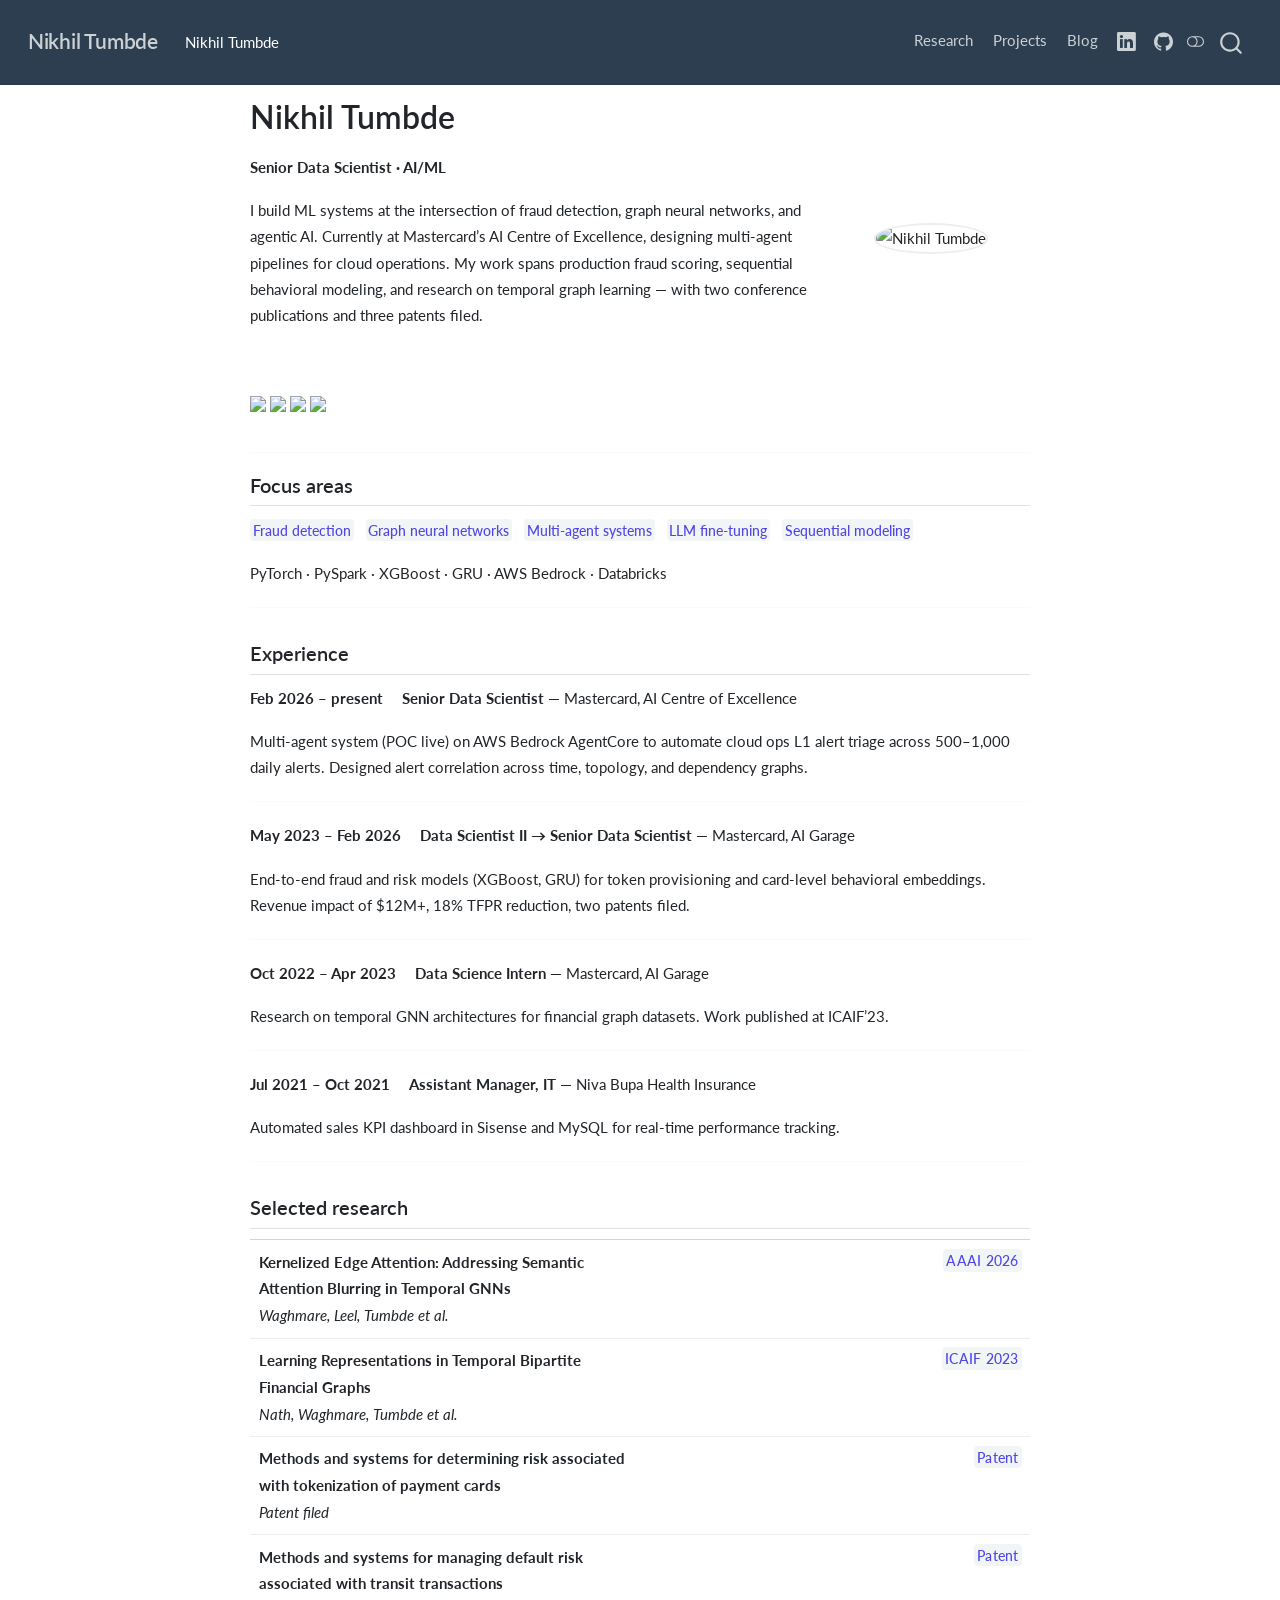
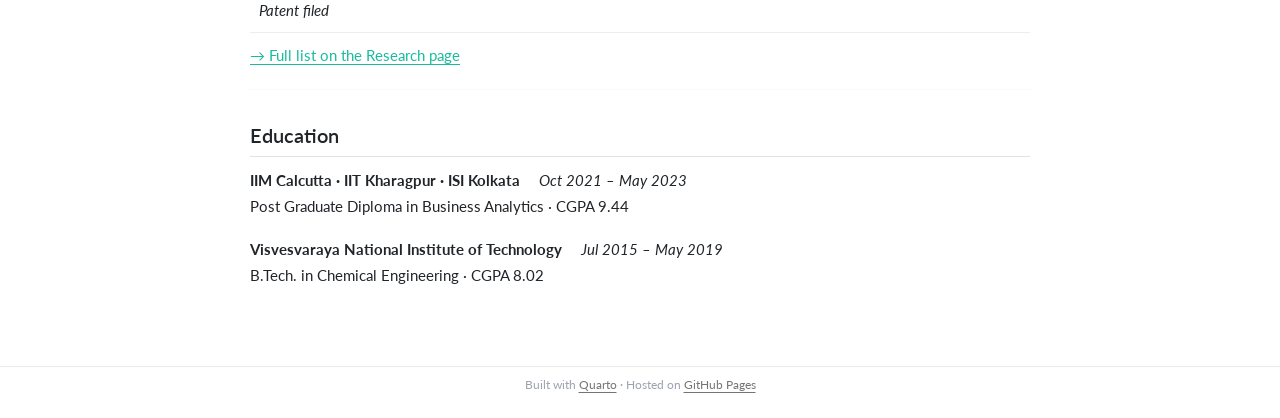
==== index.html @ 68f7cd0b "deploy: 781b26ceb812390998190c50b53acc7d6add3f70" ====
<!DOCTYPE html>
<html xmlns="http://www.w3.org/1999/xhtml" lang="en" xml:lang="en"><head>

<meta charset="utf-8">
<meta name="generator" content="quarto-1.9.38">

<meta name="viewport" content="width=device-width, initial-scale=1.0, user-scalable=yes">


<title>Nikhil Tumbde</title>
<style>
/* Default styles provided by pandoc.
** See https://pandoc.org/MANUAL.html#variables-for-html for config info.
*/
code{white-space: pre-wrap;}
span.smallcaps{font-variant: small-caps;}
div.columns{display: flex; gap: min(4vw, 1.5em);}
div.column{flex: auto; overflow-x: auto;}
div.hanging-indent{margin-left: 1.5em; text-indent: -1.5em;}
ul.task-list{list-style: none;}
ul.task-list li input[type="checkbox"] {
  width: 0.8em;
  margin: 0 0.8em 0.2em -1em; /* quarto-specific, see https://github.com/quarto-dev/quarto-cli/issues/4556 */ 
  vertical-align: middle;
}
</style>


<script src="site_libs/quarto-nav/quarto-nav.js"></script>
<script src="site_libs/quarto-nav/headroom.min.js"></script>
<script src="site_libs/clipboard/clipboard.min.js"></script>
<script src="site_libs/quarto-search/autocomplete.umd.js"></script>
<script src="site_libs/quarto-search/fuse.min.js"></script>
<script src="site_libs/quarto-search/quarto-search.js"></script>
<meta name="quarto:offset" content="./">
<link href="./assets/favicon.ico" rel="icon">
<script src="site_libs/quarto-html/quarto.js" type="module"></script>
<script src="site_libs/quarto-html/tabsets/tabsets.js" type="module"></script>
<script src="site_libs/quarto-html/popper.min.js"></script>
<script src="site_libs/quarto-html/tippy.umd.min.js"></script>
<script src="site_libs/quarto-html/anchor.min.js"></script>
<link href="site_libs/quarto-html/tippy.css" rel="stylesheet">
<link href="site_libs/quarto-html/quarto-syntax-highlighting-15634bcf2e68342d4ad2dfa704d543f6.css" rel="stylesheet" class="quarto-color-scheme" id="quarto-text-highlighting-styles">
<link href="site_libs/quarto-html/quarto-syntax-highlighting-dark-0a6b7249c26820e032cb0bd839ff02b1.css" rel="stylesheet" class="quarto-color-scheme quarto-color-alternate" id="quarto-text-highlighting-styles">
<link href="site_libs/quarto-html/quarto-syntax-highlighting-15634bcf2e68342d4ad2dfa704d543f6.css" rel="stylesheet" class="quarto-color-scheme-extra" id="quarto-text-highlighting-styles">
<script src="site_libs/bootstrap/bootstrap.min.js"></script>
<link href="site_libs/bootstrap/bootstrap-icons.css" rel="stylesheet">
<link href="site_libs/bootstrap/bootstrap-d42e3a450557161d5337326f150af9d1.min.css" rel="stylesheet" append-hash="true" class="quarto-color-scheme" id="quarto-bootstrap" data-mode="light">
<link href="site_libs/bootstrap/bootstrap-dark-ef329cdfec84d61f1b09d4029da25417.min.css" rel="stylesheet" append-hash="true" class="quarto-color-scheme quarto-color-alternate" id="quarto-bootstrap" data-mode="dark">
<link href="site_libs/bootstrap/bootstrap-d42e3a450557161d5337326f150af9d1.min.css" rel="stylesheet" append-hash="true" class="quarto-color-scheme-extra" id="quarto-bootstrap" data-mode="light">
<script id="quarto-search-options" type="application/json">{
  "location": "navbar",
  "copy-button": false,
  "collapse-after": 3,
  "panel-placement": "end",
  "type": "overlay",
  "limit": 50,
  "keyboard-shortcut": [
    "f",
    "/",
    "s"
  ],
  "show-item-context": false,
  "language": {
    "search-no-results-text": "No results",
    "search-matching-documents-text": "matching documents",
    "search-copy-link-title": "Copy link to search",
    "search-hide-matches-text": "Hide additional matches",
    "search-more-match-text": "more match in this document",
    "search-more-matches-text": "more matches in this document",
    "search-clear-button-title": "Clear",
    "search-text-placeholder": "",
    "search-detached-cancel-button-title": "Cancel",
    "search-submit-button-title": "Submit",
    "search-label": "Search"
  }
}</script>


<link rel="stylesheet" href="assets/styles.css">
<meta property="og:title" content="– Nikhil Tumbde">
<meta property="og:description" content="Senior Data Scientist — AI/ML, fraud detection, graph learning.">
<meta property="og:image" content="assets/profile.jpg">
<meta property="og:site_name" content="Nikhil Tumbde">
<meta property="og:image:alt" content="Nikhil Tumbde">
<meta name="twitter:title" content="– Nikhil Tumbde">
<meta name="twitter:description" content="Senior Data Scientist — AI/ML, fraud detection, graph learning.">
<meta name="twitter:image" content="assets/profile.jpg">
<meta name="twitter:image:alt" content="Nikhil Tumbde">
<meta name="twitter:card" content="summary_large_image">
</head>

<body class="nav-fixed quarto-light"><script id="quarto-html-before-body" type="application/javascript">
    const toggleBodyColorMode = (bsSheetEl) => {
      const mode = bsSheetEl.getAttribute("data-mode");
      const bodyEl = window.document.querySelector("body");
      if (mode === "dark") {
        bodyEl.classList.add("quarto-dark");
        bodyEl.classList.remove("quarto-light");
      } else {
        bodyEl.classList.add("quarto-light");
        bodyEl.classList.remove("quarto-dark");
      }
    }
    const toggleBodyColorPrimary = () => {
      const bsSheetEl = window.document.querySelector("link#quarto-bootstrap:not([rel=disabled-stylesheet])");
      if (bsSheetEl) {
        toggleBodyColorMode(bsSheetEl);
      }
    }
    const setColorSchemeToggle = (alternate) => {
      const toggles = window.document.querySelectorAll('.quarto-color-scheme-toggle');
      for (let i=0; i < toggles.length; i++) {
        const toggle = toggles[i];
        if (toggle) {
          if (alternate) {
            toggle.classList.add("alternate");
          } else {
            toggle.classList.remove("alternate");
          }
        }
      }
    };
    const toggleColorMode = (alternate) => {
      // Switch the stylesheets
      const primaryStylesheets = window.document.querySelectorAll('link.quarto-color-scheme:not(.quarto-color-alternate)');
      const alternateStylesheets = window.document.querySelectorAll('link.quarto-color-scheme.quarto-color-alternate');
      manageTransitions('#quarto-margin-sidebar .nav-link', false);
      if (alternate) {
        // note: dark is layered on light, we don't disable primary!
        enableStylesheet(alternateStylesheets);
        for (const sheetNode of alternateStylesheets) {
          if (sheetNode.id === "quarto-bootstrap") {
            toggleBodyColorMode(sheetNode);
          }
        }
      } else {
        disableStylesheet(alternateStylesheets);
        enableStylesheet(primaryStylesheets)
        toggleBodyColorPrimary();
      }
      manageTransitions('#quarto-margin-sidebar .nav-link', true);
      // Switch the toggles
      setColorSchemeToggle(alternate)
      // Hack to workaround the fact that safari doesn't
      // properly recolor the scrollbar when toggling (#1455)
      if (navigator.userAgent.indexOf('Safari') > 0 && navigator.userAgent.indexOf('Chrome') == -1) {
        manageTransitions("body", false);
        window.scrollTo(0, 1);
        setTimeout(() => {
          window.scrollTo(0, 0);
          manageTransitions("body", true);
        }, 40);
      }
    }
    const disableStylesheet = (stylesheets) => {
      for (let i=0; i < stylesheets.length; i++) {
        const stylesheet = stylesheets[i];
        stylesheet.rel = 'disabled-stylesheet';
      }
    }
    const enableStylesheet = (stylesheets) => {
      for (let i=0; i < stylesheets.length; i++) {
        const stylesheet = stylesheets[i];
        if(stylesheet.rel !== 'stylesheet') { // for Chrome, which will still FOUC without this check
          stylesheet.rel = 'stylesheet';
        }
      }
    }
    const manageTransitions = (selector, allowTransitions) => {
      const els = window.document.querySelectorAll(selector);
      for (let i=0; i < els.length; i++) {
        const el = els[i];
        if (allowTransitions) {
          el.classList.remove('notransition');
        } else {
          el.classList.add('notransition');
        }
      }
    }
    const isFileUrl = () => {
      return window.location.protocol === 'file:';
    }
    const hasAlternateSentinel = () => {
      let styleSentinel = getColorSchemeSentinel();
      if (styleSentinel !== null) {
        return styleSentinel === "alternate";
      } else {
        return false;
      }
    }
    const setStyleSentinel = (alternate) => {
      const value = alternate ? "alternate" : "default";
      if (!isFileUrl()) {
        window.localStorage.setItem("quarto-color-scheme", value);
      } else {
        localAlternateSentinel = value;
      }
    }
    const getColorSchemeSentinel = () => {
      if (!isFileUrl()) {
        const storageValue = window.localStorage.getItem("quarto-color-scheme");
        return storageValue != null ? storageValue : localAlternateSentinel;
      } else {
        return localAlternateSentinel;
      }
    }
    const toggleGiscusIfUsed = (isAlternate, darkModeDefault) => {
      const baseTheme = document.querySelector('#giscus-base-theme')?.value ?? 'light';
      const alternateTheme = document.querySelector('#giscus-alt-theme')?.value ?? 'dark';
      let newTheme = '';
      if(authorPrefersDark) {
        newTheme = isAlternate ? baseTheme : alternateTheme;
      } else {
        newTheme = isAlternate ? alternateTheme : baseTheme;
      }
      const changeGiscusTheme = () => {
        // From: https://github.com/giscus/giscus/issues/336
        const sendMessage = (message) => {
          const iframe = document.querySelector('iframe.giscus-frame');
          if (!iframe) return;
          iframe.contentWindow.postMessage({ giscus: message }, 'https://giscus.app');
        }
        sendMessage({
          setConfig: {
            theme: newTheme
          }
        });
      }
      const isGiscussLoaded = window.document.querySelector('iframe.giscus-frame') !== null;
      if (isGiscussLoaded) {
        changeGiscusTheme();
      }
    };
    const authorPrefersDark = false;
    const darkModeDefault = authorPrefersDark;
      document.querySelector('link#quarto-text-highlighting-styles.quarto-color-scheme-extra').rel = 'disabled-stylesheet';
      document.querySelector('link#quarto-bootstrap.quarto-color-scheme-extra').rel = 'disabled-stylesheet';
    let localAlternateSentinel = darkModeDefault ? 'alternate' : 'default';
    // Dark / light mode switch
    window.quartoToggleColorScheme = () => {
      // Read the current dark / light value
      let toAlternate = !hasAlternateSentinel();
      toggleColorMode(toAlternate);
      setStyleSentinel(toAlternate);
      toggleGiscusIfUsed(toAlternate, darkModeDefault);
      window.dispatchEvent(new Event('resize'));
    };
    // Switch to dark mode if need be
    if (hasAlternateSentinel()) {
      toggleColorMode(true);
    } else {
      toggleColorMode(false);
    }
  </script>

<div id="quarto-search-results"></div>
  <header id="quarto-header" class="headroom fixed-top">
    <nav class="navbar navbar-expand-lg " data-bs-theme="dark">
      <div class="navbar-container container-fluid">
      <div class="navbar-brand-container mx-auto">
    <a class="navbar-brand" href="./index.html">
    <span class="navbar-title">Nikhil Tumbde</span>
    </a>
  </div>
            <div id="quarto-search" class="" title="Search"></div>
          <button class="navbar-toggler" type="button" data-bs-toggle="collapse" data-bs-target="#navbarCollapse" aria-controls="navbarCollapse" role="menu" aria-expanded="false" aria-label="Toggle navigation" onclick="if (window.quartoToggleHeadroom) { window.quartoToggleHeadroom(); }">
  <span class="navbar-toggler-icon"></span>
</button>
          <div class="collapse navbar-collapse" id="navbarCollapse">
            <ul class="navbar-nav navbar-nav-scroll me-auto">
  <li class="nav-item">
    <a class="nav-link active" href="./index.html" aria-current="page"> 
<span class="menu-text">Nikhil Tumbde</span></a>
  </li>  
</ul>
            <ul class="navbar-nav navbar-nav-scroll ms-auto">
  <li class="nav-item">
    <a class="nav-link" href="./research.html"> 
<span class="menu-text">Research</span></a>
  </li>  
  <li class="nav-item">
    <a class="nav-link" href="./projects.html"> 
<span class="menu-text">Projects</span></a>
  </li>  
  <li class="nav-item">
    <a class="nav-link" href="./blog/index.html"> 
<span class="menu-text">Blog</span></a>
  </li>  
  <li class="nav-item compact">
    <a class="nav-link" href="https://www.linkedin.com/in/nikhilt97/"> <i class="bi bi-linkedin" role="img" aria-label="LinkedIn">
</i> 
<span class="menu-text"></span></a>
  </li>  
  <li class="nav-item compact">
    <a class="nav-link" href="https://github.com/NikhilT-DS"> <i class="bi bi-github" role="img" aria-label="GitHub">
</i> 
<span class="menu-text"></span></a>
  </li>  
</ul>
          </div> <!-- /navcollapse -->
            <div class="quarto-navbar-tools">
  <a href="" class="quarto-color-scheme-toggle quarto-navigation-tool  px-1" onclick="window.quartoToggleColorScheme(); return false;" title="Toggle dark mode"><i class="bi"></i></a>
</div>
      </div> <!-- /container-fluid -->
    </nav>
</header>
<!-- content -->
<div id="quarto-content" class="quarto-container page-columns page-rows-contents page-layout-full page-navbar">
<!-- sidebar -->
<!-- margin-sidebar -->
    
<!-- main -->
<main class="content column-page" id="quarto-document-content"><header id="title-block-header" class="quarto-title-block"><h1 class="title display-7">Nikhil Tumbde</h1></header>





<div class="columns">
<div class="column" style="width:75%;">
<section id="nikhil-tumbde" class="level1">

<p><strong>Senior Data Scientist · AI/ML</strong></p>
<p>I build ML systems at the intersection of fraud detection, graph neural networks, and agentic AI. Currently at Mastercard’s AI Centre of Excellence, designing multi-agent pipelines for cloud operations. My work spans production fraud scoring, sequential behavioral modeling, and research on temporal graph learning — with two conference publications and three patents filed.</p>
<p><br></p>
<p><a href="https://www.linkedin.com/in/nikhilt97/"><img src="https://img.shields.io/badge/LinkedIn-0A66C2?style=flat&amp;logo=linkedin&amp;logoColor=white.png" class="img-fluid"></a> <a href="https://github.com/NikhilT-DS"><img src="https://img.shields.io/badge/GitHub-181717?style=flat&amp;logo=github&amp;logoColor=white.png" class="img-fluid"></a> <a href="https://scholar.google.com/citations?hl=en&amp;user=_ehXengAAAAJ"><img src="https://img.shields.io/badge/Google_Scholar-4285F4?style=flat&amp;logo=googlescholar&amp;logoColor=white.png" class="img-fluid"></a> <a href="https://www.kaggle.com/nikhiltumbde"><img src="https://img.shields.io/badge/Kaggle-20BEFF?style=flat&amp;logo=kaggle&amp;logoColor=white.png" class="img-fluid"></a></p>
</section>
</div><div class="column" style="width:5%;">

</div><div class="column" style="width:20%;">
<p><br><br></p>
<p><img src="assets/profile.jpg" class="rounded-circle img-fluid" alt="Nikhil Tumbde" width="140"></p>
</div>
</div>
<hr>
<section id="focus-areas" class="level2">
<h2 class="anchored" data-anchor-id="focus-areas">Focus areas</h2>
<p><code>Fraud detection</code> &nbsp; <code>Graph neural networks</code> &nbsp; <code>Multi-agent systems</code> &nbsp; <code>LLM fine-tuning</code> &nbsp; <code>Sequential modeling</code></p>
<p>PyTorch · PySpark · XGBoost · GRU · AWS Bedrock · Databricks</p>
<hr>
</section>
<section id="experience" class="level2">
<h2 class="anchored" data-anchor-id="experience">Experience</h2>
<div class="timeline">
<p><strong>Feb 2026 – present</strong>   <strong>Senior Data Scientist</strong> — Mastercard, AI Centre of Excellence</p>
<p>Multi-agent system (POC live) on AWS Bedrock AgentCore to automate cloud ops L1 alert triage across 500–1,000 daily alerts. Designed alert correlation across time, topology, and dependency graphs.</p>
<hr>
<p><strong>May 2023 – Feb 2026</strong>   <strong>Data Scientist II → Senior Data Scientist</strong> — Mastercard, AI Garage</p>
<p>End-to-end fraud and risk models (XGBoost, GRU) for token provisioning and card-level behavioral embeddings. Revenue impact of $12M+, 18% TFPR reduction, two patents filed.</p>
<hr>
<p><strong>Oct 2022 – Apr 2023</strong>   <strong>Data Science Intern</strong> — Mastercard, AI Garage</p>
<p>Research on temporal GNN architectures for financial graph datasets. Work published at ICAIF’23.</p>
<hr>
<p><strong>Jul 2021 – Oct 2021</strong>   <strong>Assistant Manager, IT</strong> — Niva Bupa Health Insurance</p>
<p>Automated sales KPI dashboard in Sisense and MySQL for real-time performance tracking.</p>
</div>
<hr>
</section>
<section id="selected-research" class="level2">
<h2 class="anchored" data-anchor-id="selected-research">Selected research</h2>
<table class="caption-top table">
<colgroup>
<col style="width: 50%">
<col style="width: 50%">
</colgroup>
<tbody>
<tr class="odd">
<td><strong>Kernelized Edge Attention: Addressing Semantic Attention Blurring in Temporal GNNs</strong> <br> <em>Waghmare, Leel, Tumbde et al.</em></td>
<td><code>AAAI 2026</code></td>
</tr>
<tr class="even">
<td><strong>Learning Representations in Temporal Bipartite Financial Graphs</strong> <br> <em>Nath, Waghmare, Tumbde et al.</em></td>
<td><code>ICAIF 2023</code></td>
</tr>
<tr class="odd">
<td><strong>Methods and systems for determining risk associated with tokenization of payment cards</strong> <br> <em>Patent filed</em></td>
<td><code>Patent</code></td>
</tr>
<tr class="even">
<td><strong>Methods and systems for managing default risk associated with transit transactions</strong> <br> <em>Patent filed</em></td>
<td><code>Patent</code></td>
</tr>
</tbody>
</table>
<p><a href="./research.html">→ Full list on the Research page</a></p>
<hr>
</section>
<section id="education" class="level2">
<h2 class="anchored" data-anchor-id="education">Education</h2>
<p><strong>IIM Calcutta · IIT Kharagpur · ISI Kolkata</strong>   <em>Oct 2021 – May 2023</em><br>
Post Graduate Diploma in Business Analytics · CGPA 9.44</p>
<p><strong>Visvesvaraya National Institute of Technology</strong>   <em>Jul 2015 – May 2019</em><br>
B.Tech. in Chemical Engineering · CGPA 8.02</p>


</section>

</main> <!-- /main -->
<script id="quarto-html-after-body" type="application/javascript">
  window.document.addEventListener("DOMContentLoaded", function (event) {
    // Ensure there is a toggle, if there isn't float one in the top right
    if (window.document.querySelector('.quarto-color-scheme-toggle') === null) {
      const a = window.document.createElement('a');
      a.classList.add('top-right');
      a.classList.add('quarto-color-scheme-toggle');
      a.href = "";
      a.onclick = function() { try { window.quartoToggleColorScheme(); } catch {} return false; };
      const i = window.document.createElement("i");
      i.classList.add('bi');
      a.appendChild(i);
      window.document.body.appendChild(a);
    }
    setColorSchemeToggle(hasAlternateSentinel())
    const icon = "";
    const anchorJS = new window.AnchorJS();
    anchorJS.options = {
      placement: 'right',
      icon: icon
    };
    anchorJS.add('.anchored');
    const isCodeAnnotation = (el) => {
      for (const clz of el.classList) {
        if (clz.startsWith('code-annotation-')) {                     
          return true;
        }
      }
      return false;
    }
    const onCopySuccess = function(e) {
      // button target
      const button = e.trigger;
      // don't keep focus
      button.blur();
      // flash "checked"
      button.classList.add('code-copy-button-checked');
      var currentTitle = button.getAttribute("title");
      button.setAttribute("title", "Copied!");
      let tooltip;
      if (window.bootstrap) {
        button.setAttribute("data-bs-toggle", "tooltip");
        button.setAttribute("data-bs-placement", "left");
        button.setAttribute("data-bs-title", "Copied!");
        tooltip = new bootstrap.Tooltip(button, 
          { trigger: "manual", 
            customClass: "code-copy-button-tooltip",
            offset: [0, -8]});
        tooltip.show();    
      }
      setTimeout(function() {
        if (tooltip) {
          tooltip.hide();
          button.removeAttribute("data-bs-title");
          button.removeAttribute("data-bs-toggle");
          button.removeAttribute("data-bs-placement");
        }
        button.setAttribute("title", currentTitle);
        button.classList.remove('code-copy-button-checked');
      }, 1000);
      // clear code selection
      e.clearSelection();
    }
    const getTextToCopy = function(trigger) {
      const outerScaffold = trigger.parentElement.cloneNode(true);
      const codeEl = outerScaffold.querySelector('code');
      for (const childEl of codeEl.children) {
        if (isCodeAnnotation(childEl)) {
          childEl.remove();
        }
      }
      return codeEl.innerText;
    }
    const clipboard = new window.ClipboardJS('.code-copy-button:not([data-in-quarto-modal])', {
      text: getTextToCopy
    });
    clipboard.on('success', onCopySuccess);
    if (window.document.getElementById('quarto-embedded-source-code-modal')) {
      const clipboardModal = new window.ClipboardJS('.code-copy-button[data-in-quarto-modal]', {
        text: getTextToCopy,
        container: window.document.getElementById('quarto-embedded-source-code-modal')
      });
      clipboardModal.on('success', onCopySuccess);
    }
      var localhostRegex = new RegExp(/^(?:http|https):\/\/localhost\:?[0-9]*\//);
      var mailtoRegex = new RegExp(/^mailto:/);
        var filterRegex = new RegExp('/' + window.location.host + '/');
      var isInternal = (href) => {
          return filterRegex.test(href) || localhostRegex.test(href) || mailtoRegex.test(href);
      }
      // Inspect non-navigation links and adorn them if external
     var links = window.document.querySelectorAll('a[href]:not(.nav-link):not(.navbar-brand):not(.toc-action):not(.sidebar-link):not(.sidebar-item-toggle):not(.pagination-link):not(.no-external):not([aria-hidden]):not(.dropdown-item):not(.quarto-navigation-tool):not(.about-link)');
      for (var i=0; i<links.length; i++) {
        const link = links[i];
        if (!isInternal(link.href)) {
          // undo the damage that might have been done by quarto-nav.js in the case of
          // links that we want to consider external
          if (link.dataset.originalHref !== undefined) {
            link.href = link.dataset.originalHref;
          }
        }
      }
    function tippyHover(el, contentFn, onTriggerFn, onUntriggerFn) {
      const config = {
        allowHTML: true,
        maxWidth: 500,
        delay: 100,
        arrow: false,
        appendTo: function(el) {
            return el.parentElement;
        },
        interactive: true,
        interactiveBorder: 10,
        theme: 'quarto',
        placement: 'bottom-start',
      };
      if (contentFn) {
        config.content = contentFn;
      }
      if (onTriggerFn) {
        config.onTrigger = onTriggerFn;
      }
      if (onUntriggerFn) {
        config.onUntrigger = onUntriggerFn;
      }
      window.tippy(el, config); 
    }
    const noterefs = window.document.querySelectorAll('a[role="doc-noteref"]');
    for (var i=0; i<noterefs.length; i++) {
      const ref = noterefs[i];
      tippyHover(ref, function() {
        // use id or data attribute instead here
        let href = ref.getAttribute('data-footnote-href') || ref.getAttribute('href');
        try { href = new URL(href).hash; } catch {}
        const id = href.replace(/^#\/?/, "");
        const note = window.document.getElementById(id);
        if (note) {
          return note.innerHTML;
        } else {
          return "";
        }
      });
    }
    const xrefs = window.document.querySelectorAll('a.quarto-xref');
    const processXRef = (id, note) => {
      // Strip column container classes
      const stripColumnClz = (el) => {
        el.classList.remove("page-full", "page-columns");
        if (el.children) {
          for (const child of el.children) {
            stripColumnClz(child);
          }
        }
      }
      stripColumnClz(note)
      if (id === null || id.startsWith('sec-')) {
        // Special case sections, only their first couple elements
        const container = document.createElement("div");
        if (note.children && note.children.length > 2) {
          container.appendChild(note.children[0].cloneNode(true));
          for (let i = 1; i < note.children.length; i++) {
            const child = note.children[i];
            if (child.tagName === "P" && child.innerText === "") {
              continue;
            } else {
              container.appendChild(child.cloneNode(true));
              break;
            }
          }
          if (window.Quarto?.typesetMath) {
            window.Quarto.typesetMath(container);
          }
          return container.innerHTML
        } else {
          if (window.Quarto?.typesetMath) {
            window.Quarto.typesetMath(note);
          }
          return note.innerHTML;
        }
      } else {
        // Remove any anchor links if they are present
        const anchorLink = note.querySelector('a.anchorjs-link');
        if (anchorLink) {
          anchorLink.remove();
        }
        if (window.Quarto?.typesetMath) {
          window.Quarto.typesetMath(note);
        }
        if (note.classList.contains("callout")) {
          return note.outerHTML;
        } else {
          return note.innerHTML;
        }
      }
    }
    for (var i=0; i<xrefs.length; i++) {
      const xref = xrefs[i];
      tippyHover(xref, undefined, function(instance) {
        instance.disable();
        let url = xref.getAttribute('href');
        let hash = undefined; 
        if (url.startsWith('#')) {
          hash = url;
        } else {
          try { hash = new URL(url).hash; } catch {}
        }
        if (hash) {
          const id = hash.replace(/^#\/?/, "");
          const note = window.document.getElementById(id);
          if (note !== null) {
            try {
              const html = processXRef(id, note.cloneNode(true));
              instance.setContent(html);
            } finally {
              instance.enable();
              instance.show();
            }
          } else {
            // See if we can fetch this
            fetch(url.split('#')[0])
            .then(res => res.text())
            .then(html => {
              const parser = new DOMParser();
              const htmlDoc = parser.parseFromString(html, "text/html");
              const note = htmlDoc.getElementById(id);
              if (note !== null) {
                const html = processXRef(id, note);
                instance.setContent(html);
              } 
            }).finally(() => {
              instance.enable();
              instance.show();
            });
          }
        } else {
          // See if we can fetch a full url (with no hash to target)
          // This is a special case and we should probably do some content thinning / targeting
          fetch(url)
          .then(res => res.text())
          .then(html => {
            const parser = new DOMParser();
            const htmlDoc = parser.parseFromString(html, "text/html");
            const note = htmlDoc.querySelector('main.content');
            if (note !== null) {
              // This should only happen for chapter cross references
              // (since there is no id in the URL)
              // remove the first header
              if (note.children.length > 0 && note.children[0].tagName === "HEADER") {
                note.children[0].remove();
              }
              const html = processXRef(null, note);
              instance.setContent(html);
            } 
          }).finally(() => {
            instance.enable();
            instance.show();
          });
        }
      }, function(instance) {
      });
    }
        let selectedAnnoteEl;
        const selectorForAnnotation = ( cell, annotation) => {
          let cellAttr = 'data-code-cell="' + cell + '"';
          let lineAttr = 'data-code-annotation="' +  annotation + '"';
          const selector = 'span[' + cellAttr + '][' + lineAttr + ']';
          return selector;
        }
        const selectCodeLines = (annoteEl) => {
          const doc = window.document;
          const targetCell = annoteEl.getAttribute("data-target-cell");
          const targetAnnotation = annoteEl.getAttribute("data-target-annotation");
          const annoteSpan = window.document.querySelector(selectorForAnnotation(targetCell, targetAnnotation));
          const lines = annoteSpan.getAttribute("data-code-lines").split(",");
          const lineIds = lines.map((line) => {
            return targetCell + "-" + line;
          })
          let top = null;
          let height = null;
          let parent = null;
          if (lineIds.length > 0) {
              //compute the position of the single el (top and bottom and make a div)
              const el = window.document.getElementById(lineIds[0]);
              top = el.offsetTop;
              height = el.offsetHeight;
              parent = el.parentElement.parentElement;
            if (lineIds.length > 1) {
              const lastEl = window.document.getElementById(lineIds[lineIds.length - 1]);
              const bottom = lastEl.offsetTop + lastEl.offsetHeight;
              height = bottom - top;
            }
            if (top !== null && height !== null && parent !== null) {
              // cook up a div (if necessary) and position it 
              let div = window.document.getElementById("code-annotation-line-highlight");
              if (div === null) {
                div = window.document.createElement("div");
                div.setAttribute("id", "code-annotation-line-highlight");
                div.style.position = 'absolute';
                parent.appendChild(div);
              }
              div.style.top = top - 2 + "px";
              div.style.height = height + 4 + "px";
              div.style.left = 0;
              let gutterDiv = window.document.getElementById("code-annotation-line-highlight-gutter");
              if (gutterDiv === null) {
                gutterDiv = window.document.createElement("div");
                gutterDiv.setAttribute("id", "code-annotation-line-highlight-gutter");
                gutterDiv.style.position = 'absolute';
                const codeCell = window.document.getElementById(targetCell);
                const gutter = codeCell.querySelector('.code-annotation-gutter');
                gutter.appendChild(gutterDiv);
              }
              gutterDiv.style.top = top - 2 + "px";
              gutterDiv.style.height = height + 4 + "px";
            }
            selectedAnnoteEl = annoteEl;
          }
        };
        const unselectCodeLines = () => {
          const elementsIds = ["code-annotation-line-highlight", "code-annotation-line-highlight-gutter"];
          elementsIds.forEach((elId) => {
            const div = window.document.getElementById(elId);
            if (div) {
              div.remove();
            }
          });
          selectedAnnoteEl = undefined;
        };
          // Handle positioning of the toggle
      window.addEventListener(
        "resize",
        throttle(() => {
          elRect = undefined;
          if (selectedAnnoteEl) {
            selectCodeLines(selectedAnnoteEl);
          }
        }, 10)
      );
      function throttle(fn, ms) {
      let throttle = false;
      let timer;
        return (...args) => {
          if(!throttle) { // first call gets through
              fn.apply(this, args);
              throttle = true;
          } else { // all the others get throttled
              if(timer) clearTimeout(timer); // cancel #2
              timer = setTimeout(() => {
                fn.apply(this, args);
                timer = throttle = false;
              }, ms);
          }
        };
      }
        // Attach click handler to the DT
        const annoteDls = window.document.querySelectorAll('dt[data-target-cell]');
        for (const annoteDlNode of annoteDls) {
          annoteDlNode.addEventListener('click', (event) => {
            const clickedEl = event.target;
            if (clickedEl !== selectedAnnoteEl) {
              unselectCodeLines();
              const activeEl = window.document.querySelector('dt[data-target-cell].code-annotation-active');
              if (activeEl) {
                activeEl.classList.remove('code-annotation-active');
              }
              selectCodeLines(clickedEl);
              clickedEl.classList.add('code-annotation-active');
            } else {
              // Unselect the line
              unselectCodeLines();
              clickedEl.classList.remove('code-annotation-active');
            }
          });
        }
    const findCites = (el) => {
      const parentEl = el.parentElement;
      if (parentEl) {
        const cites = parentEl.dataset.cites;
        if (cites) {
          return {
            el,
            cites: cites.split(' ')
          };
        } else {
          return findCites(el.parentElement)
        }
      } else {
        return undefined;
      }
    };
    var bibliorefs = window.document.querySelectorAll('a[role="doc-biblioref"]');
    for (var i=0; i<bibliorefs.length; i++) {
      const ref = bibliorefs[i];
      const citeInfo = findCites(ref);
      if (citeInfo) {
        tippyHover(citeInfo.el, function() {
          var popup = window.document.createElement('div');
          citeInfo.cites.forEach(function(cite) {
            var citeDiv = window.document.createElement('div');
            citeDiv.classList.add('hanging-indent');
            citeDiv.classList.add('csl-entry');
            var biblioDiv = window.document.getElementById('ref-' + cite);
            if (biblioDiv) {
              citeDiv.innerHTML = biblioDiv.innerHTML;
            }
            popup.appendChild(citeDiv);
          });
          return popup.innerHTML;
        });
      }
    }
  });
  </script>
</div> <!-- /content -->
<footer class="footer">
  <div class="nav-footer">
    <div class="nav-footer-left">
      &nbsp;
    </div>   
    <div class="nav-footer-center">
<p>Built with <a href="https://quarto.org">Quarto</a> · Hosted on <a href="https://pages.github.com">GitHub Pages</a></p>
</div>
    <div class="nav-footer-right">
      &nbsp;
    </div>
  </div>
</footer>




</body></html>
---- site_libs/quarto-html/tippy.css ----
.tippy-box[data-animation=fade][data-state=hidden]{opacity:0}[data-tippy-root]{max-width:calc(100vw - 10px)}.tippy-box{position:relative;background-color:#333;color:#fff;border-radius:4px;font-size:14px;line-height:1.4;white-space:normal;outline:0;transition-property:transform,visibility,opacity}.tippy-box[data-placement^=top]>.tippy-arrow{bottom:0}.tippy-box[data-placement^=top]>.tippy-arrow:before{bottom:-7px;left:0;border-width:8px 8px 0;border-top-color:initial;transform-origin:center top}.tippy-box[data-placement^=bottom]>.tippy-arrow{top:0}.tippy-box[data-placement^=bottom]>.tippy-arrow:before{top:-7px;left:0;border-width:0 8px 8px;border-bottom-color:initial;transform-origin:center bottom}.tippy-box[data-placement^=left]>.tippy-arrow{right:0}.tippy-box[data-placement^=left]>.tippy-arrow:before{border-width:8px 0 8px 8px;border-left-color:initial;right:-7px;transform-origin:center left}.tippy-box[data-placement^=right]>.tippy-arrow{left:0}.tippy-box[data-placement^=right]>.tippy-arrow:before{left:-7px;border-width:8px 8px 8px 0;border-right-color:initial;transform-origin:center right}.tippy-box[data-inertia][data-state=visible]{transition-timing-function:cubic-bezier(.54,1.5,.38,1.11)}.tippy-arrow{width:16px;height:16px;color:#333}.tippy-arrow:before{content:"";position:absolute;border-color:transparent;border-style:solid}.tippy-content{position:relative;padding:5px 9px;z-index:1}
---- site_libs/quarto-html/quarto-syntax-highlighting-15634bcf2e68342d4ad2dfa704d543f6.css ----
/* quarto syntax highlight colors */
:root {
  --quarto-hl-ot-color: #003B4F;
  --quarto-hl-at-color: #657422;
  --quarto-hl-ss-color: #20794D;
  --quarto-hl-an-color: #5E5E5E;
  --quarto-hl-fu-color: #4758AB;
  --quarto-hl-st-color: #20794D;
  --quarto-hl-cf-color: #003B4F;
  --quarto-hl-op-color: #5E5E5E;
  --quarto-hl-er-color: #AD0000;
  --quarto-hl-bn-color: #AD0000;
  --quarto-hl-al-color: #AD0000;
  --quarto-hl-va-color: #111111;
  --quarto-hl-bu-color: inherit;
  --quarto-hl-ex-color: inherit;
  --quarto-hl-pp-color: #AD0000;
  --quarto-hl-in-color: #5E5E5E;
  --quarto-hl-vs-color: #20794D;
  --quarto-hl-wa-color: #5E5E5E;
  --quarto-hl-do-color: #5E5E5E;
  --quarto-hl-im-color: #00769E;
  --quarto-hl-ch-color: #20794D;
  --quarto-hl-dt-color: #AD0000;
  --quarto-hl-fl-color: #AD0000;
  --quarto-hl-co-color: #5E5E5E;
  --quarto-hl-cv-color: #5E5E5E;
  --quarto-hl-cn-color: #8f5902;
  --quarto-hl-sc-color: #5E5E5E;
  --quarto-hl-dv-color: #AD0000;
  --quarto-hl-kw-color: #003B4F;
}

/* other quarto variables */
:root {
  --quarto-font-monospace: SFMono-Regular, Menlo, Monaco, Consolas, "Liberation Mono", "Courier New", monospace;
}

/* syntax highlight based on Pandoc's rules */
pre > code.sourceCode > span {
  color: #003B4F;
}

code.sourceCode > span {
  color: #003B4F;
}

div.sourceCode,
div.sourceCode pre.sourceCode {
  color: #003B4F;
}

/* Normal */
code span {
  color: #003B4F;
}

/* Alert */
code span.al {
  color: #AD0000;
  font-style: inherit;
}

/* Annotation */
code span.an {
  color: #5E5E5E;
  font-style: inherit;
}

/* Attribute */
code span.at {
  color: #657422;
  font-style: inherit;
}

/* BaseN */
code span.bn {
  color: #AD0000;
  font-style: inherit;
}

/* BuiltIn */
code span.bu {
  font-style: inherit;
}

/* ControlFlow */
code span.cf {
  color: #003B4F;
  font-weight: bold;
  font-style: inherit;
}

/* Char */
code span.ch {
  color: #20794D;
  font-style: inherit;
}

/* Constant */
code span.cn {
  color: #8f5902;
  font-style: inherit;
}

/* Comment */
code span.co {
  color: #5E5E5E;
  font-style: inherit;
}

/* CommentVar */
code span.cv {
  color: #5E5E5E;
  font-style: italic;
}

/* Documentation */
code span.do {
  color: #5E5E5E;
  font-style: italic;
}

/* DataType */
code span.dt {
  color: #AD0000;
  font-style: inherit;
}

/* DecVal */
code span.dv {
  color: #AD0000;
  font-style: inherit;
}

/* Error */
code span.er {
  color: #AD0000;
  font-style: inherit;
}

/* Extension */
code span.ex {
  font-style: inherit;
}

/* Float */
code span.fl {
  color: #AD0000;
  font-style: inherit;
}

/* Function */
code span.fu {
  color: #4758AB;
  font-style: inherit;
}

/* Import */
code span.im {
  color: #00769E;
  font-style: inherit;
}

/* Information */
code span.in {
  color: #5E5E5E;
  font-style: inherit;
}

/* Keyword */
code span.kw {
  color: #003B4F;
  font-weight: bold;
  font-style: inherit;
}

/* Operator */
code span.op {
  color: #5E5E5E;
  font-style: inherit;
}

/* Other */
code span.ot {
  color: #003B4F;
  font-style: inherit;
}

/* Preprocessor */
code span.pp {
  color: #AD0000;
  font-style: inherit;
}

/* SpecialChar */
code span.sc {
  color: #5E5E5E;
  font-style: inherit;
}

/* SpecialString */
code span.ss {
  color: #20794D;
  font-style: inherit;
}

/* String */
code span.st {
  color: #20794D;
  font-style: inherit;
}

/* Variable */
code span.va {
  color: #111111;
  font-style: inherit;
}

/* VerbatimString */
code span.vs {
  color: #20794D;
  font-style: inherit;
}

/* Warning */
code span.wa {
  color: #5E5E5E;
  font-style: italic;
}

.prevent-inlining {
  content: "</";
}

/*# sourceMappingURL=f23921c56f73e400b49028c9186a1aa0.css.map */
---- site_libs/quarto-html/quarto-syntax-highlighting-dark-0a6b7249c26820e032cb0bd839ff02b1.css ----
/* quarto syntax highlight colors */
:root {
  --quarto-hl-al-color: #f07178;
  --quarto-hl-an-color: #d4d0ab;
  --quarto-hl-at-color: #00e0e0;
  --quarto-hl-bn-color: #d4d0ab;
  --quarto-hl-bu-color: #abe338;
  --quarto-hl-ch-color: #abe338;
  --quarto-hl-co-color: #f8f8f2;
  --quarto-hl-cv-color: #ffd700;
  --quarto-hl-cn-color: #ffd700;
  --quarto-hl-cf-color: #ffa07a;
  --quarto-hl-dt-color: #ffa07a;
  --quarto-hl-dv-color: #d4d0ab;
  --quarto-hl-do-color: #f8f8f2;
  --quarto-hl-er-color: #f07178;
  --quarto-hl-ex-color: #00e0e0;
  --quarto-hl-fl-color: #d4d0ab;
  --quarto-hl-fu-color: #ffa07a;
  --quarto-hl-im-color: #abe338;
  --quarto-hl-in-color: #d4d0ab;
  --quarto-hl-kw-color: #ffa07a;
  --quarto-hl-op-color: #ffa07a;
  --quarto-hl-ot-color: #00e0e0;
  --quarto-hl-pp-color: #dcc6e0;
  --quarto-hl-re-color: #00e0e0;
  --quarto-hl-sc-color: #abe338;
  --quarto-hl-ss-color: #abe338;
  --quarto-hl-st-color: #abe338;
  --quarto-hl-va-color: #00e0e0;
  --quarto-hl-vs-color: #abe338;
  --quarto-hl-wa-color: #dcc6e0;
}

/* other quarto variables */
:root {
  --quarto-font-monospace: SFMono-Regular, Menlo, Monaco, Consolas, "Liberation Mono", "Courier New", monospace;
}

/* syntax highlight based on Pandoc's rules */
pre > code.sourceCode > span {
  color: #f8f8f2;
}

code.sourceCode > span {
  color: #f8f8f2;
}

div.sourceCode,
div.sourceCode pre.sourceCode {
  color: #f8f8f2;
}

/* Normal */
code span {
  color: #f8f8f2;
}

/* Alert */
code span.al {
  color: #f07178;
}

/* Annotation */
code span.an {
  color: #d4d0ab;
}

/* Attribute */
code span.at {
  color: #00e0e0;
}

/* BaseN */
code span.bn {
  color: #d4d0ab;
}

/* BuiltIn */
code span.bu {
  color: #abe338;
}

/* ControlFlow */
code span.cf {
  font-weight: bold;
  color: #ffa07a;
}

/* Char */
code span.ch {
  color: #abe338;
}

/* Constant */
code span.cn {
  color: #ffd700;
}

/* Comment */
code span.co {
  font-style: italic;
  color: #f8f8f2;
}

/* CommentVar */
code span.cv {
  color: #ffd700;
}

/* Documentation */
code span.do {
  color: #f8f8f2;
}

/* DataType */
code span.dt {
  color: #ffa07a;
}

/* DecVal */
code span.dv {
  color: #d4d0ab;
}

/* Error */
code span.er {
  color: #f07178;
  text-decoration: underline;
}

/* Extension */
code span.ex {
  font-weight: bold;
  color: #00e0e0;
}

/* Float */
code span.fl {
  color: #d4d0ab;
}

/* Function */
code span.fu {
  color: #ffa07a;
}

/* Import */
code span.im {
  color: #abe338;
}

/* Information */
code span.in {
  color: #d4d0ab;
}

/* Keyword */
code span.kw {
  font-weight: bold;
  color: #ffa07a;
}

/* Operator */
code span.op {
  color: #ffa07a;
}

/* Other */
code span.ot {
  color: #00e0e0;
}

/* Preprocessor */
code span.pp {
  color: #dcc6e0;
}

/* RegionMarker */
code span.re {
  background-color: #f8f8f2;
  color: #00e0e0;
}

/* SpecialChar */
code span.sc {
  color: #abe338;
}

/* SpecialString */
code span.ss {
  color: #abe338;
}

/* String */
code span.st {
  color: #abe338;
}

/* Variable */
code span.va {
  color: #00e0e0;
}

/* VerbatimString */
code span.vs {
  color: #abe338;
}

/* Warning */
code span.wa {
  color: #dcc6e0;
}

.prevent-inlining {
  content: "</";
}

/*# sourceMappingURL=175367c052bafc98bd680af3479823f0.css.map */
---- site_libs/quarto-html/quarto-syntax-highlighting-15634bcf2e68342d4ad2dfa704d543f6.css ----
/* quarto syntax highlight colors */
:root {
  --quarto-hl-ot-color: #003B4F;
  --quarto-hl-at-color: #657422;
  --quarto-hl-ss-color: #20794D;
  --quarto-hl-an-color: #5E5E5E;
  --quarto-hl-fu-color: #4758AB;
  --quarto-hl-st-color: #20794D;
  --quarto-hl-cf-color: #003B4F;
  --quarto-hl-op-color: #5E5E5E;
  --quarto-hl-er-color: #AD0000;
  --quarto-hl-bn-color: #AD0000;
  --quarto-hl-al-color: #AD0000;
  --quarto-hl-va-color: #111111;
  --quarto-hl-bu-color: inherit;
  --quarto-hl-ex-color: inherit;
  --quarto-hl-pp-color: #AD0000;
  --quarto-hl-in-color: #5E5E5E;
  --quarto-hl-vs-color: #20794D;
  --quarto-hl-wa-color: #5E5E5E;
  --quarto-hl-do-color: #5E5E5E;
  --quarto-hl-im-color: #00769E;
  --quarto-hl-ch-color: #20794D;
  --quarto-hl-dt-color: #AD0000;
  --quarto-hl-fl-color: #AD0000;
  --quarto-hl-co-color: #5E5E5E;
  --quarto-hl-cv-color: #5E5E5E;
  --quarto-hl-cn-color: #8f5902;
  --quarto-hl-sc-color: #5E5E5E;
  --quarto-hl-dv-color: #AD0000;
  --quarto-hl-kw-color: #003B4F;
}

/* other quarto variables */
:root {
  --quarto-font-monospace: SFMono-Regular, Menlo, Monaco, Consolas, "Liberation Mono", "Courier New", monospace;
}

/* syntax highlight based on Pandoc's rules */
pre > code.sourceCode > span {
  color: #003B4F;
}

code.sourceCode > span {
  color: #003B4F;
}

div.sourceCode,
div.sourceCode pre.sourceCode {
  color: #003B4F;
}

/* Normal */
code span {
  color: #003B4F;
}

/* Alert */
code span.al {
  color: #AD0000;
  font-style: inherit;
}

/* Annotation */
code span.an {
  color: #5E5E5E;
  font-style: inherit;
}

/* Attribute */
code span.at {
  color: #657422;
  font-style: inherit;
}

/* BaseN */
code span.bn {
  color: #AD0000;
  font-style: inherit;
}

/* BuiltIn */
code span.bu {
  font-style: inherit;
}

/* ControlFlow */
code span.cf {
  color: #003B4F;
  font-weight: bold;
  font-style: inherit;
}

/* Char */
code span.ch {
  color: #20794D;
  font-style: inherit;
}

/* Constant */
code span.cn {
  color: #8f5902;
  font-style: inherit;
}

/* Comment */
code span.co {
  color: #5E5E5E;
  font-style: inherit;
}

/* CommentVar */
code span.cv {
  color: #5E5E5E;
  font-style: italic;
}

/* Documentation */
code span.do {
  color: #5E5E5E;
  font-style: italic;
}

/* DataType */
code span.dt {
  color: #AD0000;
  font-style: inherit;
}

/* DecVal */
code span.dv {
  color: #AD0000;
  font-style: inherit;
}

/* Error */
code span.er {
  color: #AD0000;
  font-style: inherit;
}

/* Extension */
code span.ex {
  font-style: inherit;
}

/* Float */
code span.fl {
  color: #AD0000;
  font-style: inherit;
}

/* Function */
code span.fu {
  color: #4758AB;
  font-style: inherit;
}

/* Import */
code span.im {
  color: #00769E;
  font-style: inherit;
}

/* Information */
code span.in {
  color: #5E5E5E;
  font-style: inherit;
}

/* Keyword */
code span.kw {
  color: #003B4F;
  font-weight: bold;
  font-style: inherit;
}

/* Operator */
code span.op {
  color: #5E5E5E;
  font-style: inherit;
}

/* Other */
code span.ot {
  color: #003B4F;
  font-style: inherit;
}

/* Preprocessor */
code span.pp {
  color: #AD0000;
  font-style: inherit;
}

/* SpecialChar */
code span.sc {
  color: #5E5E5E;
  font-style: inherit;
}

/* SpecialString */
code span.ss {
  color: #20794D;
  font-style: inherit;
}

/* String */
code span.st {
  color: #20794D;
  font-style: inherit;
}

/* Variable */
code span.va {
  color: #111111;
  font-style: inherit;
}

/* VerbatimString */
code span.vs {
  color: #20794D;
  font-style: inherit;
}

/* Warning */
code span.wa {
  color: #5E5E5E;
  font-style: italic;
}

.prevent-inlining {
  content: "</";
}

/*# sourceMappingURL=f23921c56f73e400b49028c9186a1aa0.css.map */
---- assets/styles.css ----
/* ── Typography & spacing ─────────────────────────────────── */
body {
  font-size: 15px;
  line-height: 1.75;
}

h1 { font-size: 1.9rem; font-weight: 600; margin-bottom: 0.15rem; }
h2 { font-size: 1.15rem; font-weight: 600; margin-top: 2rem; margin-bottom: 0.6rem; }
h3 { font-size: 1rem; font-weight: 600; margin-top: 1.5rem; margin-bottom: 0.3rem; }

/* ── Navbar ───────────────────────────────────────────────── */
.navbar { border-bottom: 1px solid rgba(0,0,0,0.08); }
.navbar-brand { font-weight: 600; letter-spacing: -0.01em; }

/* ── Hero profile image ───────────────────────────────────── */
.rounded-circle {
  border-radius: 50%;
  object-fit: cover;
  border: 2px solid rgba(0,0,0,0.07);
}

/* ── Badge-style skill tags ───────────────────────────────── */
code {
  font-family: inherit;
  background: rgba(99, 110, 250, 0.1);
  color: #4f46e5;
  padding: 2px 8px;
  border-radius: 4px;
  font-size: 0.82rem;
  font-weight: 500;
}

/* ── Research table ───────────────────────────────────────── */
table {
  width: 100%;
  border-collapse: collapse;
  font-size: 0.9rem;
}
table td {
  padding: 10px 8px;
  vertical-align: top;
  border-bottom: 1px solid rgba(0,0,0,0.07);
}
table td:last-child {
  text-align: right;
  white-space: nowrap;
  padding-left: 16px;
  color: #6b7280;
  font-size: 0.8rem;
  font-weight: 600;
  letter-spacing: 0.02em;
}

/* ── Timeline dividers ────────────────────────────────────── */
.timeline hr,
hr {
  border: none;
  border-top: 1px solid rgba(0,0,0,0.08);
  margin: 1.2rem 0;
}

/* ── Footer ───────────────────────────────────────────────── */
.nav-footer {
  border-top: 1px solid rgba(0,0,0,0.08);
  font-size: 0.82rem;
  color: #9ca3af;
}

/* ── Dark mode overrides ──────────────────────────────────── */
[data-bs-theme="dark"] code {
  background: rgba(129, 140, 248, 0.15);
  color: #a5b4fc;
}
[data-bs-theme="dark"] .navbar {
  border-bottom-color: rgba(255,255,255,0.08);
}
[data-bs-theme="dark"] table td {
  border-bottom-color: rgba(255,255,255,0.07);
}
[data-bs-theme="dark"] hr {
  border-top-color: rgba(255,255,255,0.08);
}
[data-bs-theme="dark"] .rounded-circle {
  border-color: rgba(255,255,255,0.1);
}

/* ── Max width on content ─────────────────────────────────── */
.content {
  max-width: 780px;
  margin: 0 auto;
}
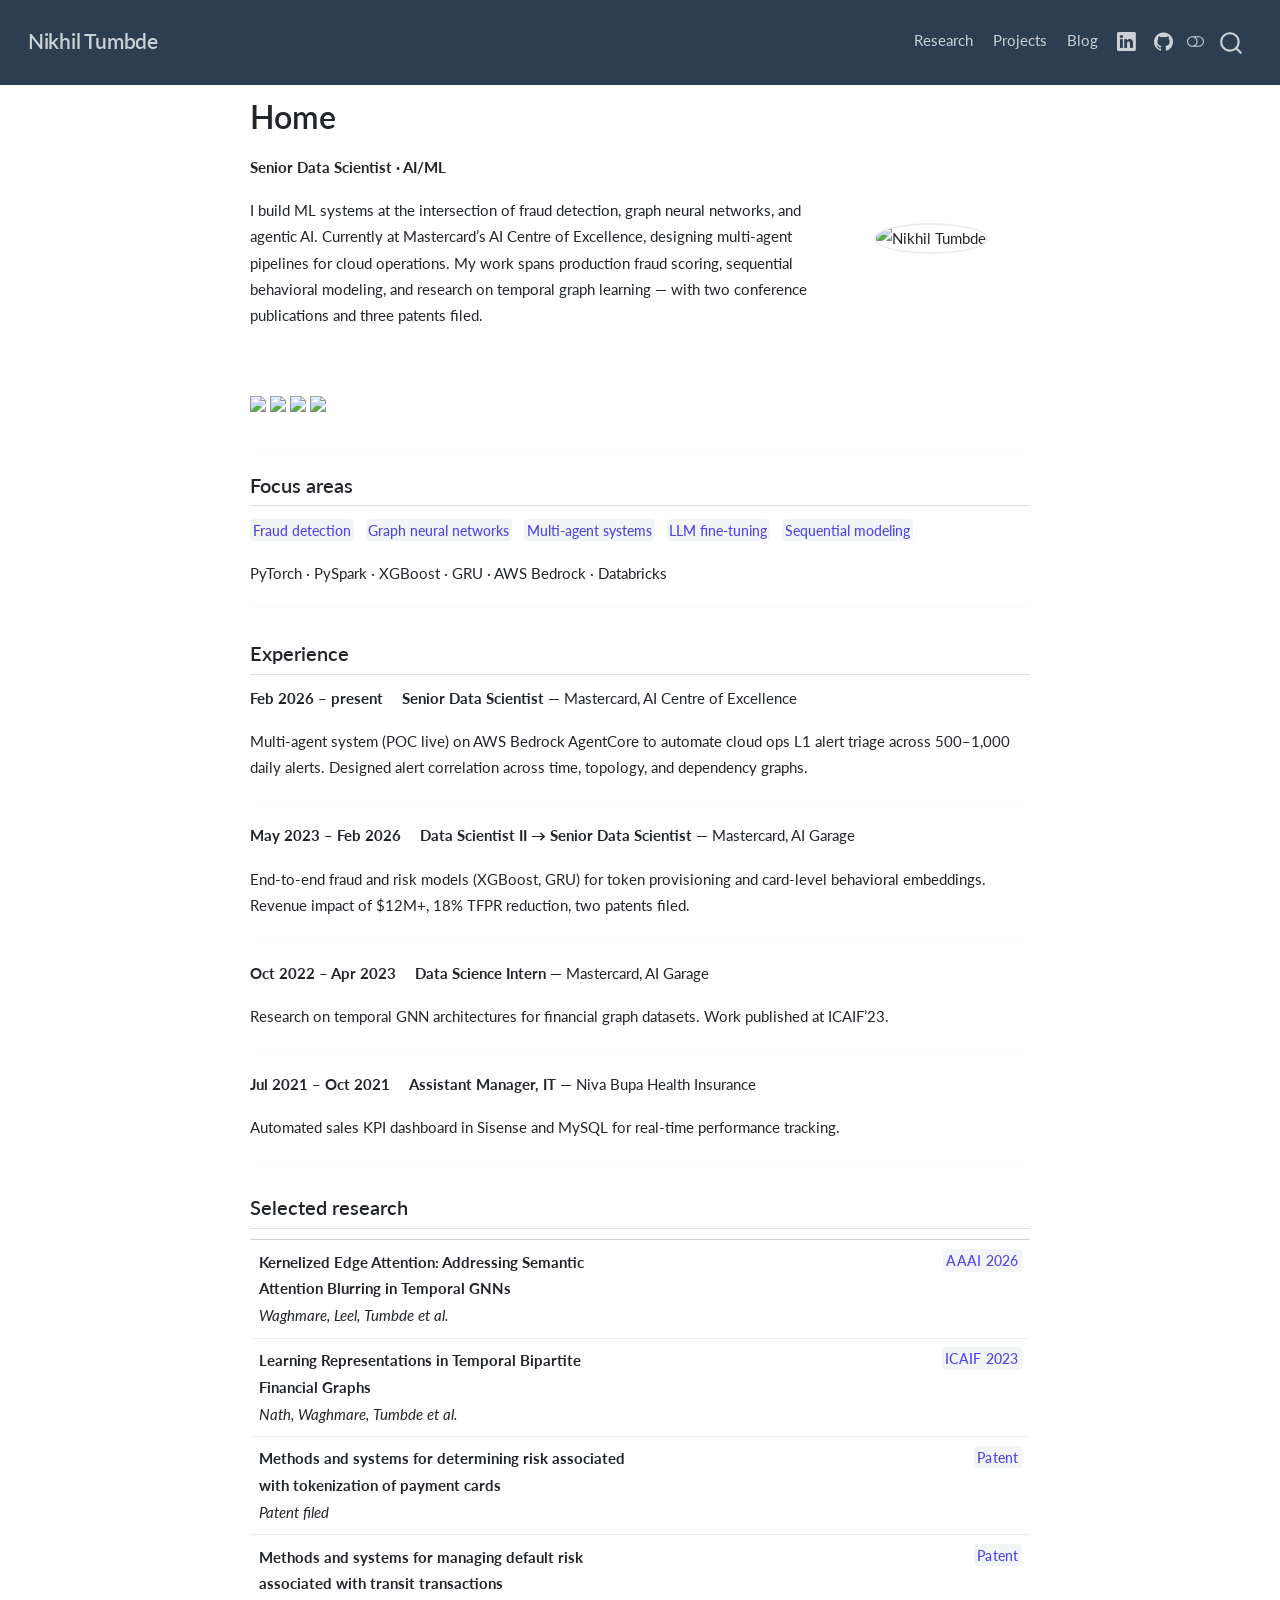
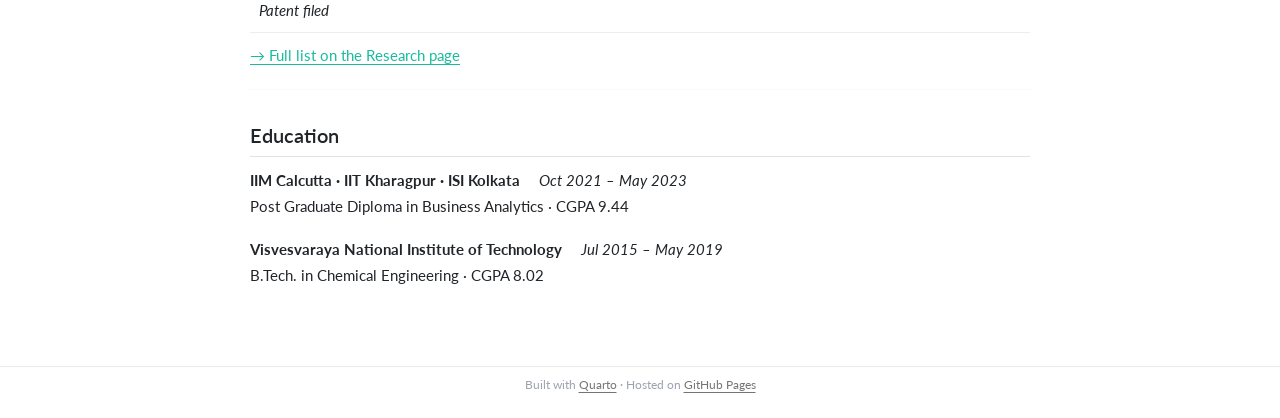
==== commit 550f6f81: "deploy: 914229a4d5ca16b58986da6476b63f9755d27d73" ====
--- a/index.html
+++ b/index.html
@@ -268,12 +268,6 @@
   <span class="navbar-toggler-icon"></span>
 </button>
           <div class="collapse navbar-collapse" id="navbarCollapse">
-            <ul class="navbar-nav navbar-nav-scroll me-auto">
-  <li class="nav-item">
-    <a class="nav-link active" href="./index.html" aria-current="page"> 
-<span class="menu-text">Nikhil Tumbde</span></a>
-  </li>  
-</ul>
             <ul class="navbar-nav navbar-nav-scroll ms-auto">
   <li class="nav-item">
     <a class="nav-link" href="./research.html"> 
@@ -311,7 +305,7 @@
 <!-- margin-sidebar -->
     
 <!-- main -->
-<main class="content column-page" id="quarto-document-content"><header id="title-block-header" class="quarto-title-block"><h1 class="title display-7">Nikhil Tumbde</h1></header>
+<main class="content column-page" id="quarto-document-content"><header id="title-block-header" class="quarto-title-block"><h1 class="title display-7">Home</h1></header>
 
 
 
@@ -319,7 +313,7 @@
 
 <div class="columns">
 <div class="column" style="width:75%;">
-<section id="nikhil-tumbde" class="level1">
+<section id="home" class="level1">
 
 <p><strong>Senior Data Scientist · AI/ML</strong></p>
 <p>I build ML systems at the intersection of fraud detection, graph neural networks, and agentic AI. Currently at Mastercard’s AI Centre of Excellence, designing multi-agent pipelines for cloud operations. My work spans production fraud scoring, sequential behavioral modeling, and research on temporal graph learning — with two conference publications and three patents filed.</p>
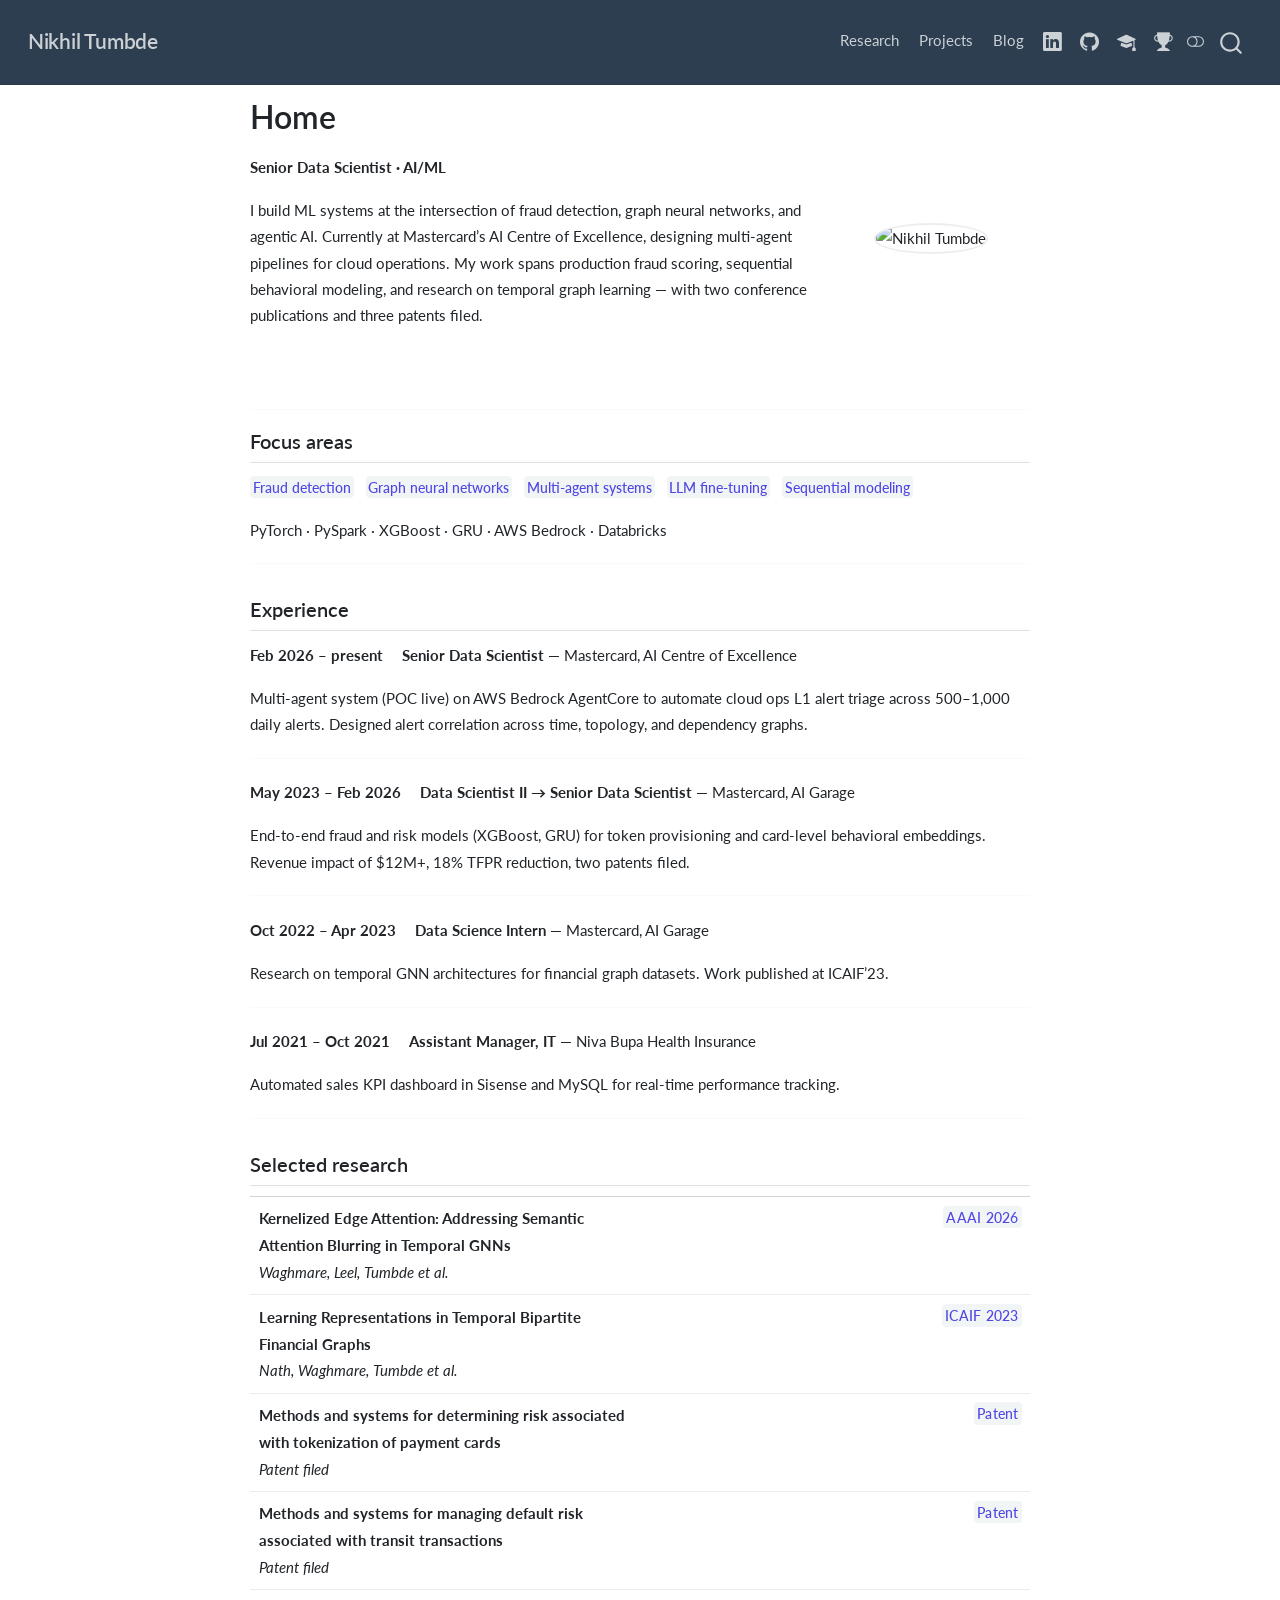
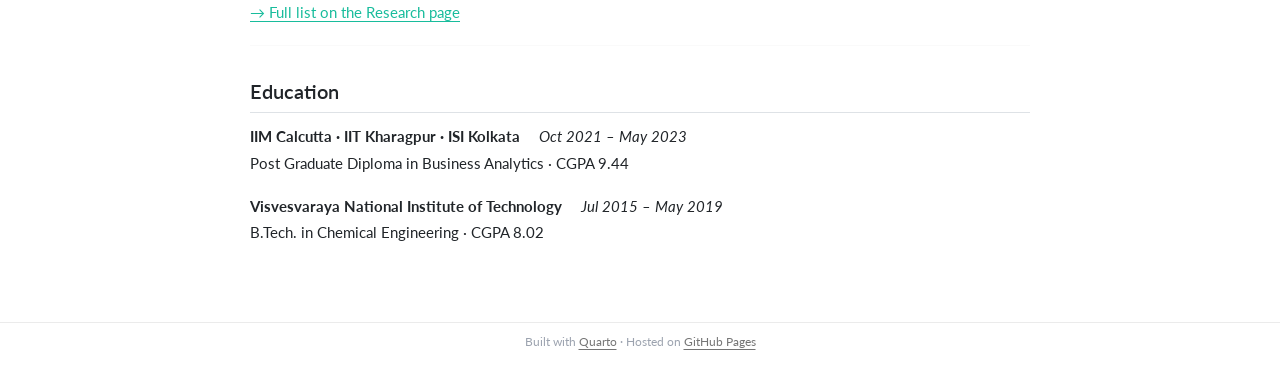
==== commit 02ea4d14: "deploy: 9a4ffe297e3da22a173bf1264c7426dd3ba498e1" ====
--- a/index.html
+++ b/index.html
@@ -80,12 +80,12 @@
 <link rel="stylesheet" href="assets/styles.css">
 <meta property="og:title" content="– Nikhil Tumbde">
 <meta property="og:description" content="Senior Data Scientist — AI/ML, fraud detection, graph learning.">
-<meta property="og:image" content="assets/profile.jpg">
+<meta property="og:image" content="https://nikhiltumbde.github.io/assets/profile.jpg">
 <meta property="og:site_name" content="Nikhil Tumbde">
 <meta property="og:image:alt" content="Nikhil Tumbde">
 <meta name="twitter:title" content="– Nikhil Tumbde">
 <meta name="twitter:description" content="Senior Data Scientist — AI/ML, fraud detection, graph learning.">
-<meta name="twitter:image" content="assets/profile.jpg">
+<meta name="twitter:image" content="https://nikhiltumbde.github.io/assets/profile.jpg">
 <meta name="twitter:image:alt" content="Nikhil Tumbde">
 <meta name="twitter:card" content="summary_large_image">
 </head>
@@ -287,7 +287,17 @@
 <span class="menu-text"></span></a>
   </li>  
   <li class="nav-item compact">
-    <a class="nav-link" href="https://github.com/NikhilT-DS"> <i class="bi bi-github" role="img" aria-label="GitHub">
+    <a class="nav-link" href="https://github.com/nikhiltumbde"> <i class="bi bi-github" role="img" aria-label="GitHub">
+</i> 
+<span class="menu-text"></span></a>
+  </li>  
+  <li class="nav-item compact">
+    <a class="nav-link" href="https://scholar.google.com/citations?hl=en&amp;user=_ehXengAAAAJ"> <i class="bi bi-mortarboard-fill" role="img" aria-label="Google Scholar">
+</i> 
+<span class="menu-text"></span></a>
+  </li>  
+  <li class="nav-item compact">
+    <a class="nav-link" href="https://www.kaggle.com/nikhiltumbde"> <i class="bi bi-trophy-fill" role="img" aria-label="Kaggle">
 </i> 
 <span class="menu-text"></span></a>
   </li>  
@@ -318,7 +328,6 @@
 <p><strong>Senior Data Scientist · AI/ML</strong></p>
 <p>I build ML systems at the intersection of fraud detection, graph neural networks, and agentic AI. Currently at Mastercard’s AI Centre of Excellence, designing multi-agent pipelines for cloud operations. My work spans production fraud scoring, sequential behavioral modeling, and research on temporal graph learning — with two conference publications and three patents filed.</p>
 <p><br></p>
-<p><a href="https://www.linkedin.com/in/nikhilt97/"><img src="https://img.shields.io/badge/LinkedIn-0A66C2?style=flat&amp;logo=linkedin&amp;logoColor=white.png" class="img-fluid"></a> <a href="https://github.com/NikhilT-DS"><img src="https://img.shields.io/badge/GitHub-181717?style=flat&amp;logo=github&amp;logoColor=white.png" class="img-fluid"></a> <a href="https://scholar.google.com/citations?hl=en&amp;user=_ehXengAAAAJ"><img src="https://img.shields.io/badge/Google_Scholar-4285F4?style=flat&amp;logo=googlescholar&amp;logoColor=white.png" class="img-fluid"></a> <a href="https://www.kaggle.com/nikhiltumbde"><img src="https://img.shields.io/badge/Kaggle-20BEFF?style=flat&amp;logo=kaggle&amp;logoColor=white.png" class="img-fluid"></a></p>
 </section>
 </div><div class="column" style="width:5%;">
 
@@ -477,7 +486,7 @@
     }
       var localhostRegex = new RegExp(/^(?:http|https):\/\/localhost\:?[0-9]*\//);
       var mailtoRegex = new RegExp(/^mailto:/);
-        var filterRegex = new RegExp('/' + window.location.host + '/');
+        var filterRegex = new RegExp("https:\/\/nikhiltumbde\.github\.io");
       var isInternal = (href) => {
           return filterRegex.test(href) || localhostRegex.test(href) || mailtoRegex.test(href);
       }
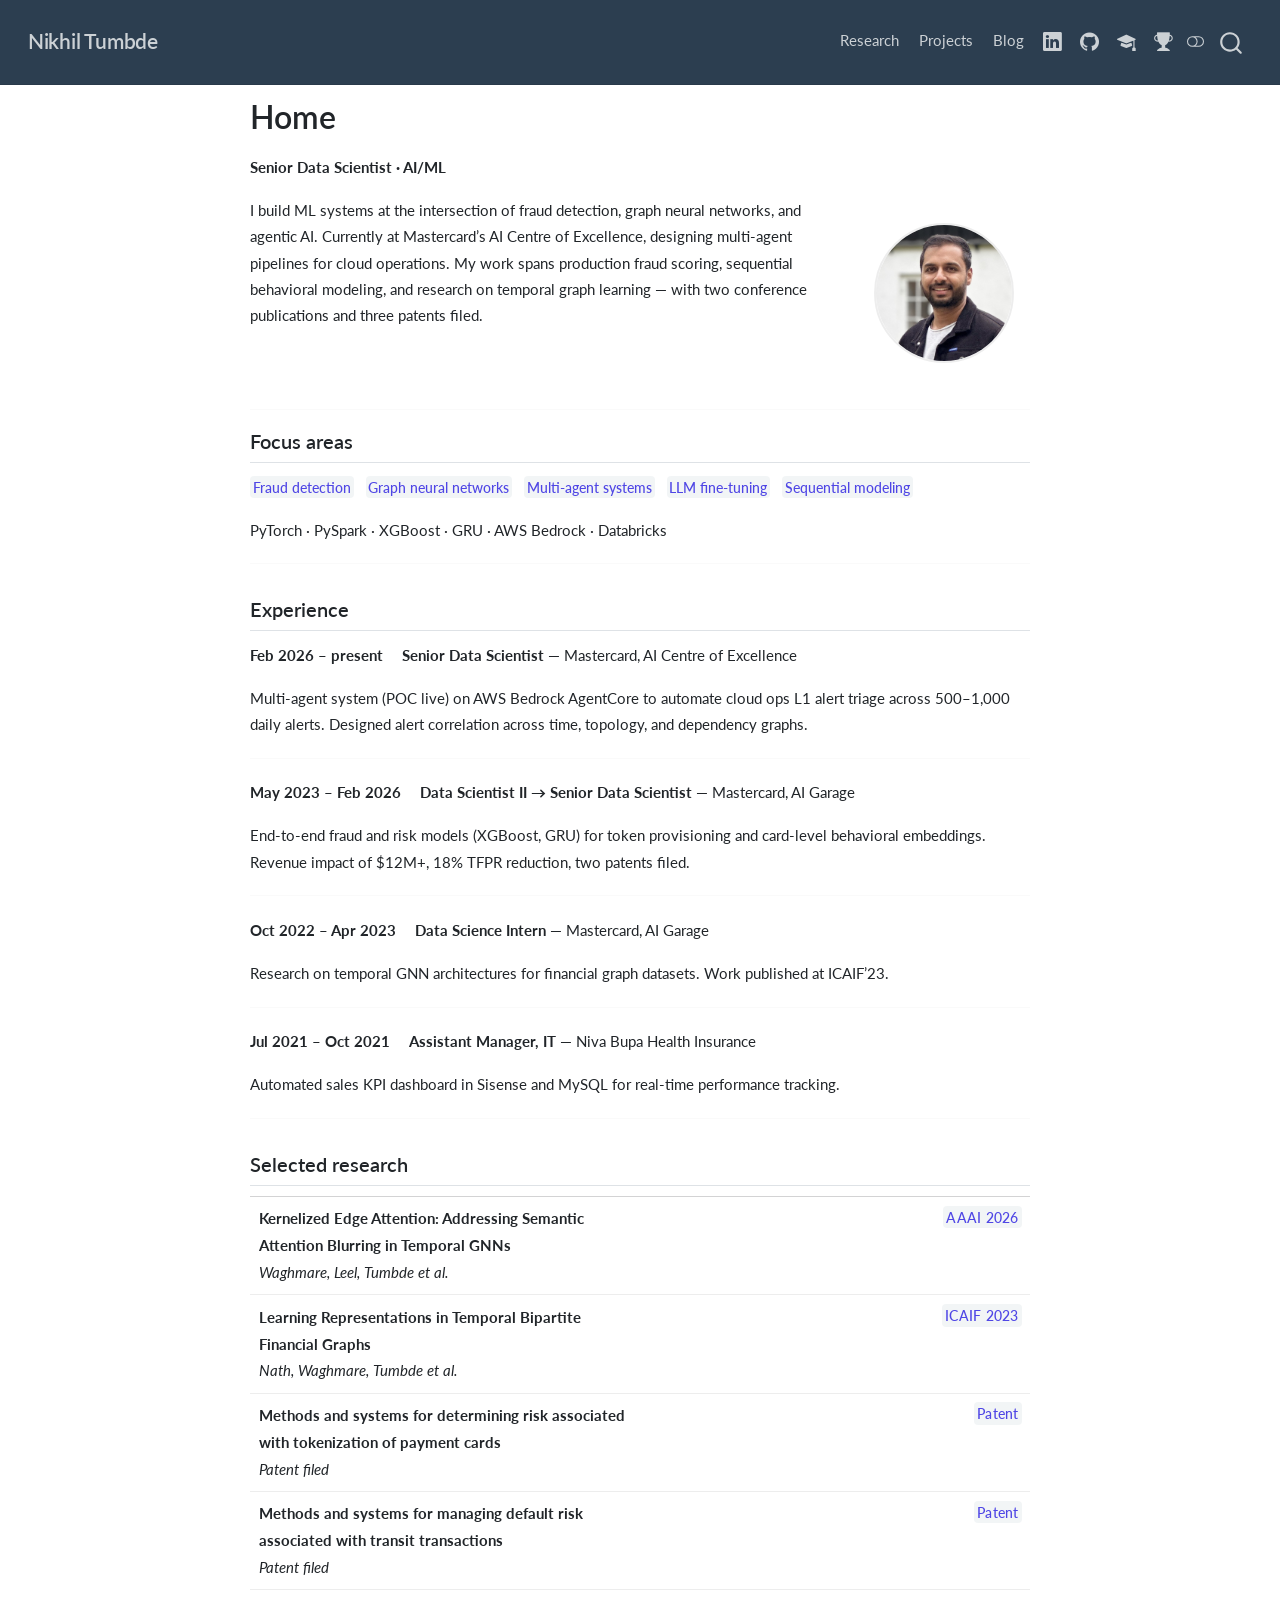
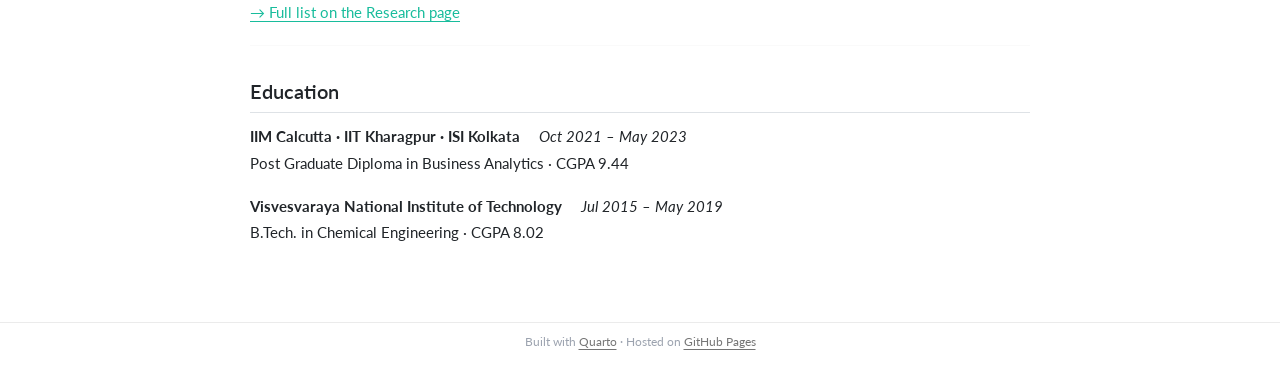
==== commit faa83036: "deploy: 9a11128d832ff45566392b1bbbaffc5704835e02" ====
--- a/index.html
+++ b/index.html
@@ -80,12 +80,12 @@
 <link rel="stylesheet" href="assets/styles.css">
 <meta property="og:title" content="– Nikhil Tumbde">
 <meta property="og:description" content="Senior Data Scientist — AI/ML, fraud detection, graph learning.">
-<meta property="og:image" content="https://nikhiltumbde.github.io/assets/profile.jpg">
+<meta property="og:image" content="https://nikhiltumbde.github.io/assets/profile.JPG">
 <meta property="og:site_name" content="Nikhil Tumbde">
 <meta property="og:image:alt" content="Nikhil Tumbde">
 <meta name="twitter:title" content="– Nikhil Tumbde">
 <meta name="twitter:description" content="Senior Data Scientist — AI/ML, fraud detection, graph learning.">
-<meta name="twitter:image" content="https://nikhiltumbde.github.io/assets/profile.jpg">
+<meta name="twitter:image" content="https://nikhiltumbde.github.io/assets/profile.JPG">
 <meta name="twitter:image:alt" content="Nikhil Tumbde">
 <meta name="twitter:card" content="summary_large_image">
 </head>
@@ -333,7 +333,7 @@
 
 </div><div class="column" style="width:20%;">
 <p><br><br></p>
-<p><img src="assets/profile.jpg" class="rounded-circle img-fluid" alt="Nikhil Tumbde" width="140"></p>
+<p><img src="assets/profile.JPG" class="rounded-circle img-fluid" alt="Nikhil Tumbde" width="140"></p>
 </div>
 </div>
 <hr>
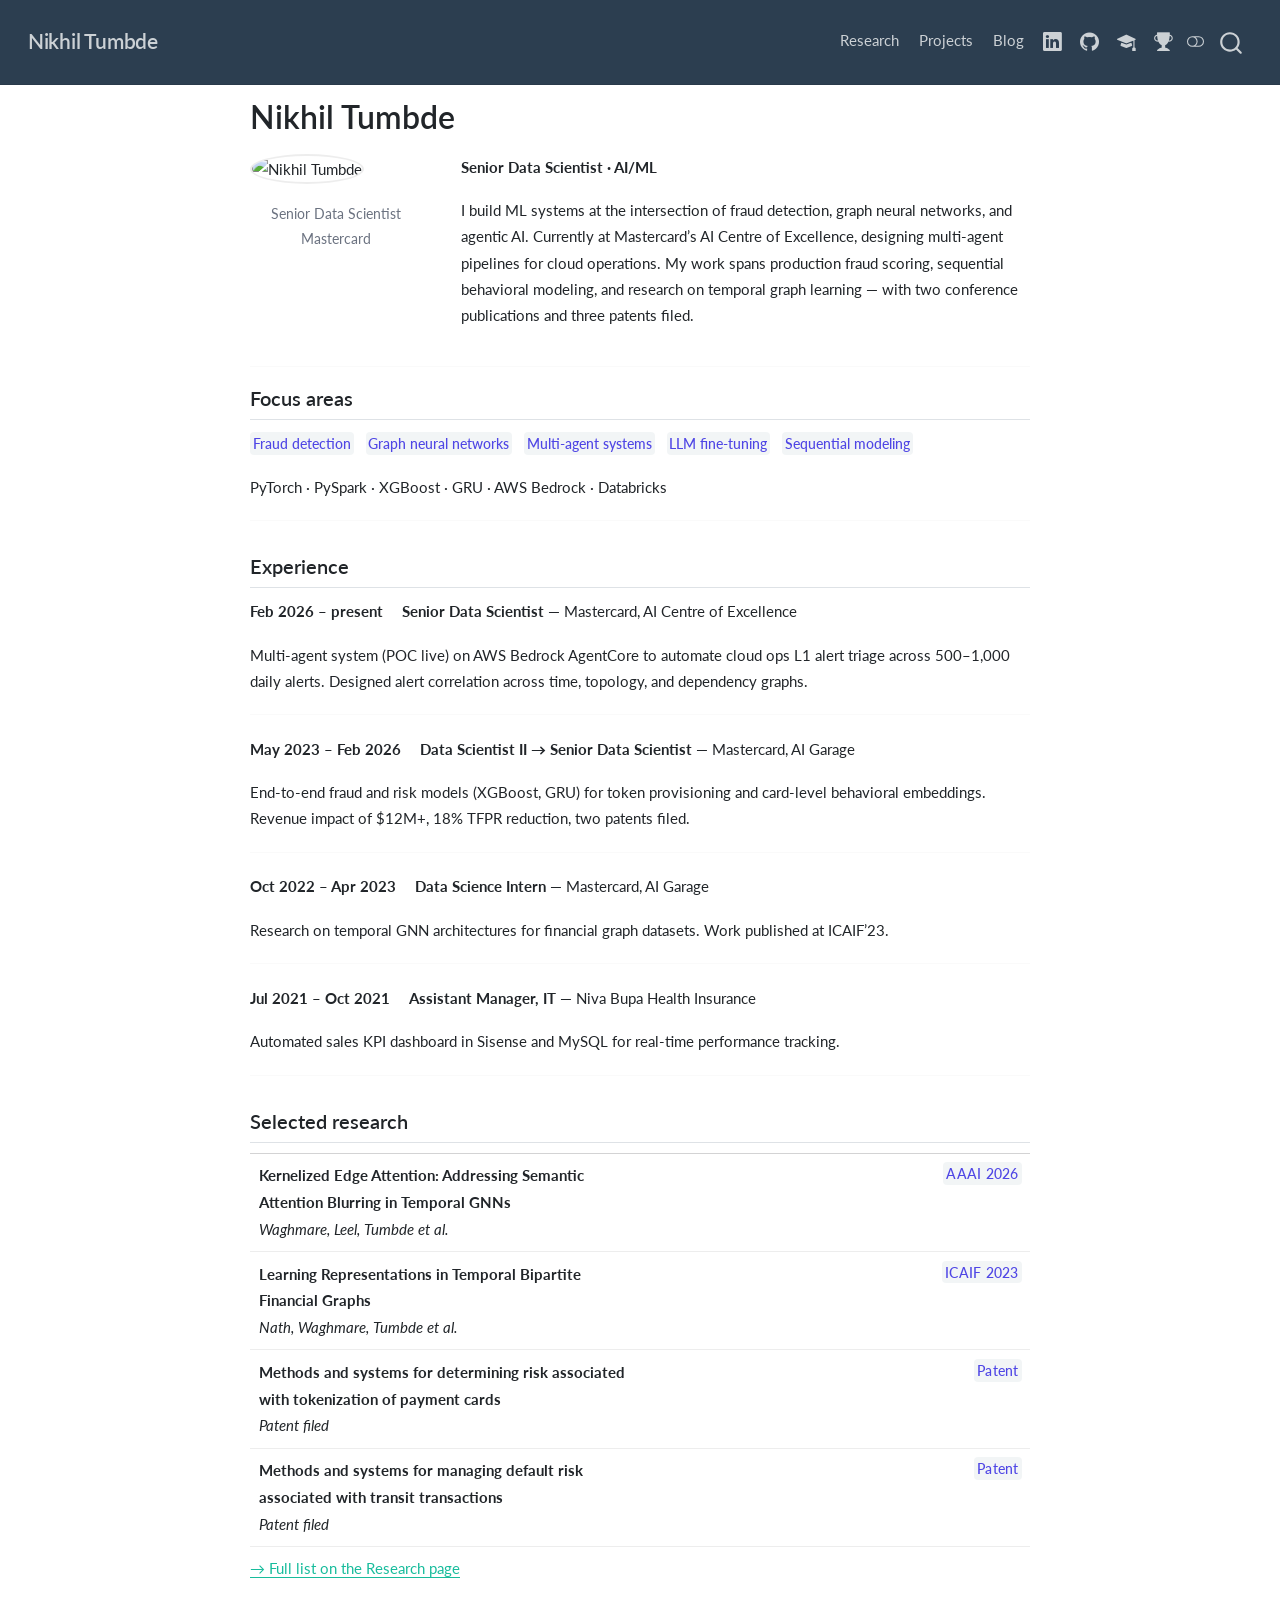
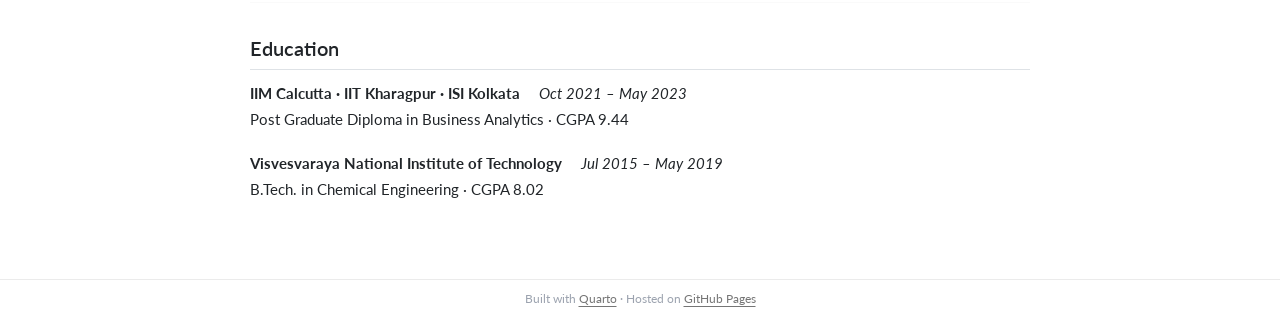
==== commit 3c51999e: "deploy: d7cf4a792b8d91f1a071d5bb0f1b74307a63f423" ====
--- a/index.html
+++ b/index.html
@@ -80,12 +80,12 @@
 <link rel="stylesheet" href="assets/styles.css">
 <meta property="og:title" content="– Nikhil Tumbde">
 <meta property="og:description" content="Senior Data Scientist — AI/ML, fraud detection, graph learning.">
-<meta property="og:image" content="https://nikhiltumbde.github.io/assets/profile.JPG">
+<meta property="og:image" content="https://nikhiltumbde.github.io/assets/profile.jpg">
 <meta property="og:site_name" content="Nikhil Tumbde">
 <meta property="og:image:alt" content="Nikhil Tumbde">
 <meta name="twitter:title" content="– Nikhil Tumbde">
 <meta name="twitter:description" content="Senior Data Scientist — AI/ML, fraud detection, graph learning.">
-<meta name="twitter:image" content="https://nikhiltumbde.github.io/assets/profile.JPG">
+<meta name="twitter:image" content="https://nikhiltumbde.github.io/assets/profile.jpg">
 <meta name="twitter:image:alt" content="Nikhil Tumbde">
 <meta name="twitter:card" content="summary_large_image">
 </head>
@@ -315,25 +315,26 @@
 <!-- margin-sidebar -->
     
 <!-- main -->
-<main class="content column-page" id="quarto-document-content"><header id="title-block-header" class="quarto-title-block"><h1 class="title display-7">Home</h1></header>
+<main class="content column-page" id="quarto-document-content"><header id="title-block-header" class="quarto-title-block"><h1 class="title display-7">Nikhil Tumbde</h1></header>
 
 
 
 
 
 <div class="columns">
-<div class="column" style="width:75%;">
-<section id="home" class="level1">
+<div class="column" style="width:22%;">
+<p><img src="assets/profile.jpg" class="rounded-circle img-fluid" alt="Nikhil Tumbde" width="150"></p>
+<p style="text-align:center; font-size:0.85rem; color:#6b7280; margin-top:8px;">
+Senior Data Scientist<br>Mastercard
+</p>
+</div><div class="column" style="width:5%;">
+
+</div><div class="column" style="width:73%;">
+<section id="nikhil-tumbde" class="level1">
 
 <p><strong>Senior Data Scientist · AI/ML</strong></p>
 <p>I build ML systems at the intersection of fraud detection, graph neural networks, and agentic AI. Currently at Mastercard’s AI Centre of Excellence, designing multi-agent pipelines for cloud operations. My work spans production fraud scoring, sequential behavioral modeling, and research on temporal graph learning — with two conference publications and three patents filed.</p>
-<p><br></p>
 </section>
-</div><div class="column" style="width:5%;">
-
-</div><div class="column" style="width:20%;">
-<p><br><br></p>
-<p><img src="assets/profile.JPG" class="rounded-circle img-fluid" alt="Nikhil Tumbde" width="140"></p>
 </div>
 </div>
 <hr>
